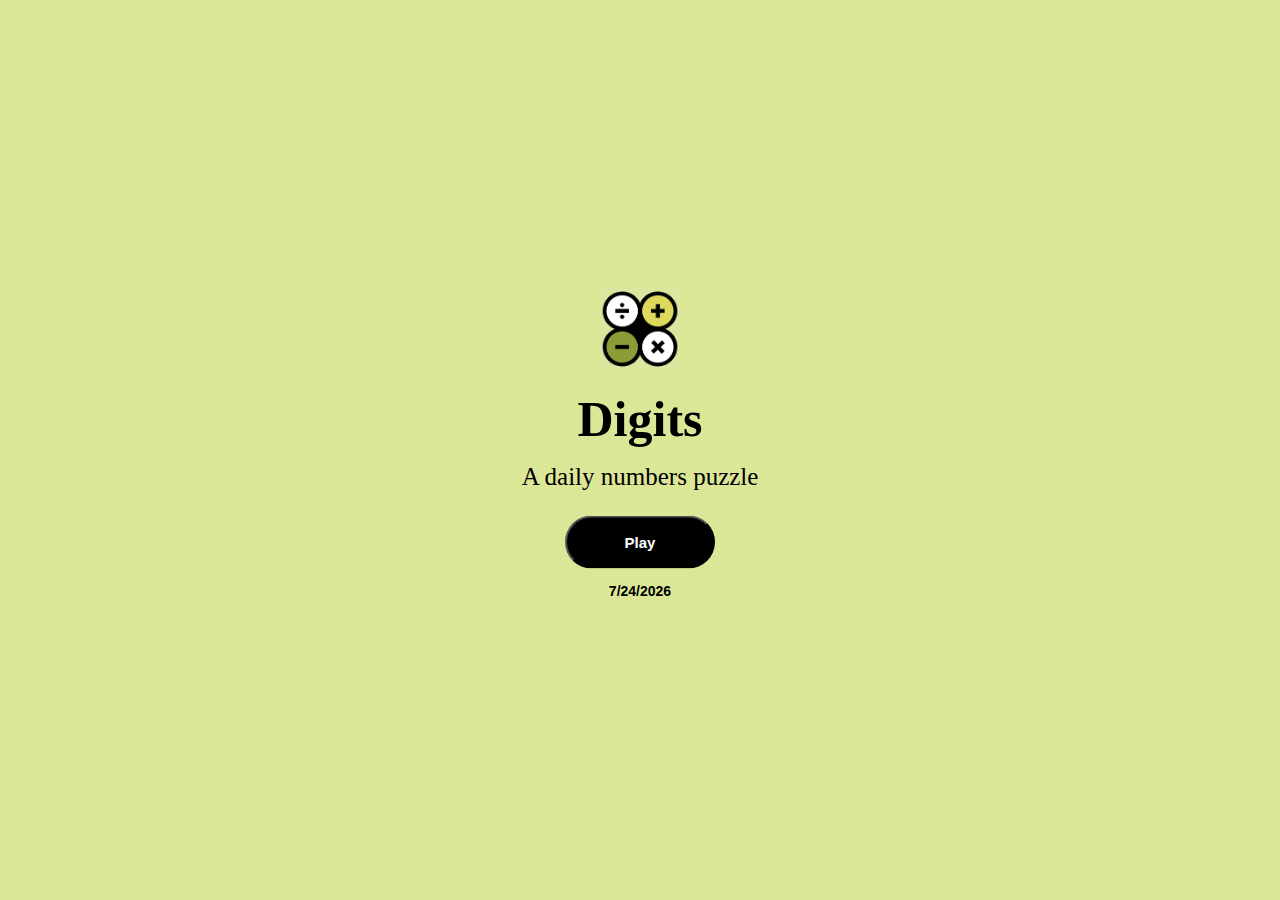
==== index.html @ 368e69b3 "Add files via upload" ====
<!DOCTYPE html>
<html>

<link rel="stylesheet" href="style.css">

<head>
   <script src="https://ajax.googleapis.com/ajax/libs/jquery/3.6.4/jquery.min.js"></script>
   <script src="index.js"></script>


   <title>Digits</title>
</head>

<body class="startScreen">
   <div class="center-screen">

      <img src="logo.png" class="logo">
      <h1 class="title"><b>Digits</b></h1>
      <p class="description">A daily numbers puzzle</p>
      <button class="play" onclick="location.href='game.html'">Play</button>
      <p id="current_date"></p>
      <script>
         date = new Date();
         year = date.getFullYear();
         month = date.getMonth() + 1;
         day = date.getDate();
         document.getElementById("current_date").innerHTML = month + "/" + day + "/" + year;
      </script>
   </div>
</body>
---- style.css ----
body {
   background-color: white;
   margin: 0px;
}

.unselectedNum {
   background-color: white;
   border-radius: 50px;
   border-style: dashed;
   border-width: 0.08em;
   color: black;
}

.selectedNum {
   background-color: #5F9C49;
   border-radius: 50px;
   border-width: 0px;
   color: white;
   -webkit-animation: buttonAnim 0.3s;
   animation: buttonAnim 0.3s;
}

.numButton {
   width: 85px;
   height: 85px;
   font-size: 35px;
   margin-left: 2px;
   margin-right: 2px;
   font-weight: bold;
}

.unselectedSymbol {
   background-color: black;
   color: white;
}

.selectedSymbol {
   background-color: #5F9C49;
   color: white;
   -webkit-animation: buttonAnim 0.2s;
   animation: buttonAnim 0.2s;
}

.symbolButton {
   border-radius: 50px;
   border-width: 0px;
   width: 50px;
   height: 50px;
   font-size: 35px;
   margin-left: 0px;
   margin-right: 0px;
   vertical-align: top;
   margin-top: 10px;
}


br {
   display: block;
   content: "";
   margin-top: 10px;
}

.plusImage {
   width: 30px;
   height: 30px;
   margin-top: 8px;
}

.minusImage {
   width: 30px;
   height: 10px;
   margin-bottom: 6px;
}

.divideImage {
   width: 30px;
   height: 30px;
   margin-top: 8px;
}

.timesImage {
   width: 25px;
   height: 25px;
   margin-top: 8px;
}

.undoButton {
   background-color: #5F9C49;
   border-radius: 50px;
   border-width: 0px;
   width: 50px;
   height: 50px;
   font-size: 35px;
   margin-left: 2px;
   margin-right: 2px;
   vertical-align: top;
   margin-top: 10px;

}

.undoImage {
   width: 26px;
   height: 29px;
   margin-top: 8px;
}

#targetNumber {
   color: black;
   font-size: 56px;
   text-align: center;
   font-weight: bold;
   margin-bottom: 7px;
}

.playArea {
   width: 279px;
   height: 200px;
   position: absolute;
   top: 30%;
   left: 50%;
   transform: translate(-50%, -50%);

   justify-content: center;
   align-items: center;
   margin-top: 0px;


}

.center-screen {
   /* Set the dimensions of your div */
   width: 300px;
   height: 325px;

   /* Center the div */
   position: absolute;
   top: 50%;
   left: 50%;
   transform: translate(-50%, -50%);

   display: flex;
   justify-content: center;
   align-items: center;
   flex-direction: column;

}

.title {
   font-weight: bold;
   font-size: 50px;
   align-self: center;
   font-family: 'Times New Roman', Times, serif;
   margin-bottom: 0;
   margin-top: 20px;
}

.startScreen {
   background-color: #DBE796;
   height: 100%;
   margin: 0;
   padding: 0;
}

.logo {
   height: 80px;
   width: 80px;
   height: auto;
   -webkit-animation: logoanim 200s;
   animation: logoanim 200s;
}

.description {
   font-size: 25px;
   align-self: center;
   font-family: 'Times New Roman', Times, serif;
   margin-top: 15px;
}

.play {
   border-radius: 30px;
   width: 150px;
   height: 100px;
   background-color: black;
   color: white;
   font-weight: bold;
   font-size: 15px;
   margin-top: 0px;
}

#current_date {
   font-family: 'Franklin Gothic Medium', 'Arial Narrow', Arial, sans-serif;
   font-weight: bolder;
   font-size: 14px;
}

ul {
   list-style-type: none;
   margin: 0;
   padding: 0;
   overflow: hidden;
   background-color: black;
}

li {
   float: left;
}

li a {
   display: block;
   color: white;
   text-align: center;
   text-decoration: none;
   font-size: 24px;
   font-family: 'Times New Roman', Times, monospace;
   font-weight: bolder;
   margin-top: 6px;
   margin-left: 17px;
   margin-right: 10px;
}

.topLogo {
   width: 35px;
   margin-top: 3px;
   margin-left: 10px;
}

@keyframes buttonAnim {
   0% {
      transform: scale(1);
   }

   30% {
      transform: scale(0.95);
   }

   60% {
      transform: scale(1.05);
   }

   100% {}
}

.gettingUsed {
   -webkit-animation: fadeAway 0.5s;
   animation: fadeAway 0.5s;
   transform: scale(0);

}

.gettingChanged {
   -webkit-animation: inflate 0.5s;
   animation: inflate 0.5s;
}

@keyframes fadeAway {

   0% {
      transform: scale(0.8);
   }


   100% {
      transform: scale(0);
   }

}

@keyframes inflate {

   0% {
      transform: scale(1);
   }


   50% {
      transform: scale(1.3);
   }

   100% {
      transform: scale(1);
   }

}

.match {
   -webkit-animation: levelUp 3s;
   animation: levelUp 2s;
}

@keyframes levelUp {
   0% {
      transform: scale(1);
   }

   30% {
      transform: scale(2);
   }

   100% {
      rotate: 360deg;
   }
}

@keyframes fillScreen {

   0% {
      transform: scale(1);
   }

   5% {
      transform: scale(1.2);
   }

   10% {
      transform: scale(1);
   }

   30% {
      transform: scale(0.8);
   }

   40% {
      transform: scale(1.2);
   }

   55% {
      transform: scale(0.5);
   }

   100% {
      transform: scale(300);

   }

}

.winText {
   font-size: 48px;
   color: white;
   font-weight: bold;
   text-align: center;
   font-family: 'Times New Roman', Times, serif;
   -webkit-animation: revealText 3s;
   animation: revealText 3s;
}

.endScreen {
   background-color: #5F9C49;
   /* Set the dimensions of your div */
   width: 700px;
   height: 425px;

   /* Center the div */
   position: absolute;
   top: 40%;
   left: 50%;
   transform: translate(-50%, -50%);

   display: flex;
   justify-content: center;
   align-items: center;
   flex-direction: column;
}

@keyframes revealText {

   0% {
      transform: scale(0);
   }

   80% {
      transform: scale(1.5);
   }

   100% {
      transform: scale(1);
   }

}
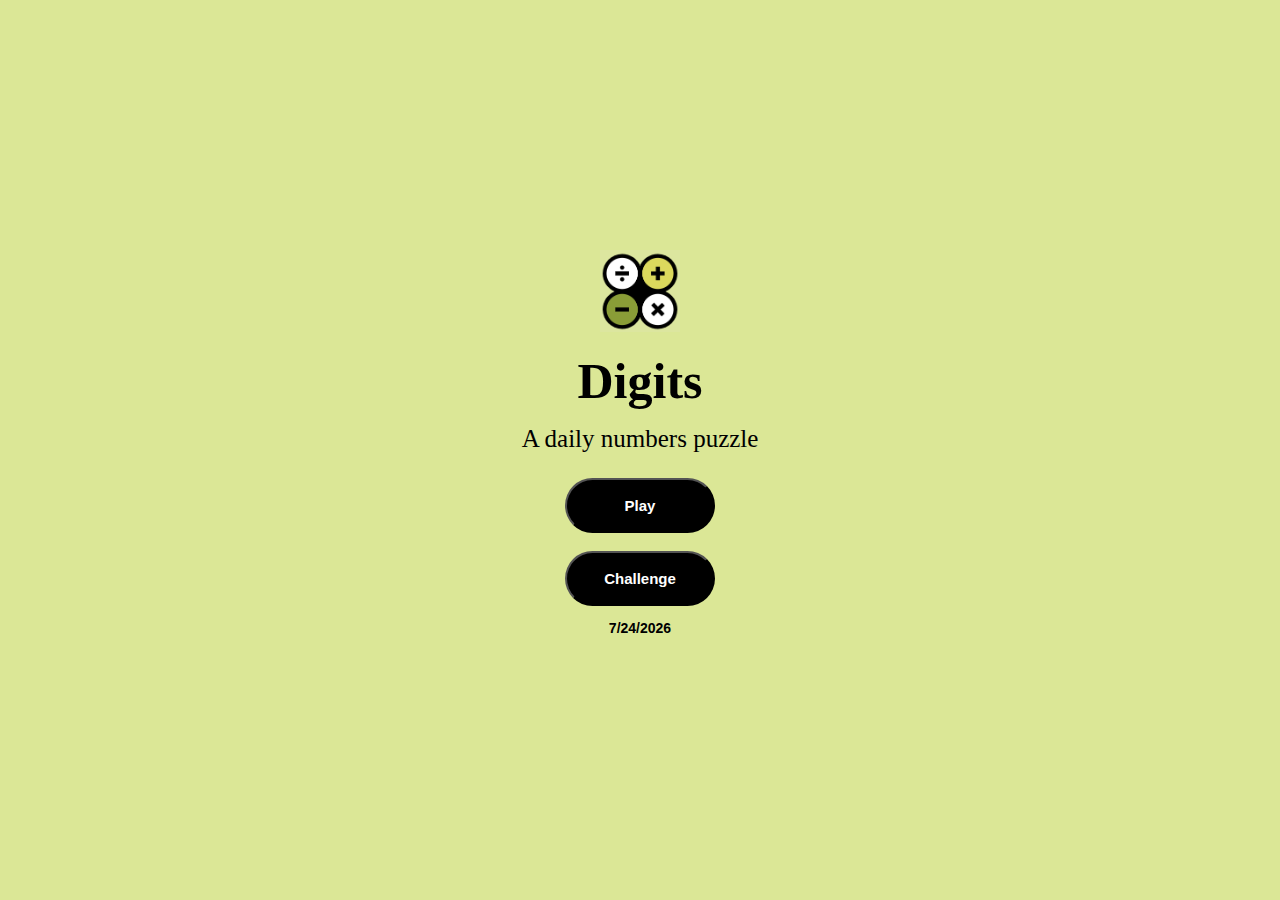
==== commit 1ab669ee: "Add files via upload" ====
--- a/index.html
+++ b/index.html
@@ -9,7 +9,17 @@
 
 
    <title>Digits</title>
+   <link rel="icon" type="image/png" href="logo.png" />
 </head>
+<!-- Google tag (gtag.js) -->
+<script async src="https://www.googletagmanager.com/gtag/js?id=G-F4DKLBGXQV"></script>
+<script>
+   window.dataLayer = window.dataLayer || [];
+   function gtag() { dataLayer.push(arguments); }
+   gtag('js', new Date());
+
+   gtag('config', 'G-F4DKLBGXQV');
+</script>
 
 <body class="startScreen">
    <div class="center-screen">
@@ -18,6 +28,8 @@
       <h1 class="title"><b>Digits</b></h1>
       <p class="description">A daily numbers puzzle</p>
       <button class="play" onclick="location.href='game.html'">Play</button>
+      <br>
+      <button class="play" onclick="location.href='challenge.html'">Challenge</button>
       <p id="current_date"></p>
       <script>
          date = new Date();
--- a/style.css
+++ b/style.css
@@ -8,6 +8,7 @@
    border-radius: 50px;
    border-style: dashed;
    border-width: 0.08em;
+   border-color: black;
    color: black;
 }
 
@@ -21,11 +22,12 @@
 }
 
 .numButton {
+   transform: scale(1);
    width: 85px;
    height: 85px;
    font-size: 35px;
-   margin-left: 2px;
-   margin-right: 2px;
+   margin-left: 2.2px;
+   margin-right: 2.2px;
    font-weight: bold;
 }
 
@@ -57,7 +59,7 @@
 br {
    display: block;
    content: "";
-   margin-top: 10px;
+   margin-top: 15px;
 }
 
 .plusImage {
@@ -114,7 +116,7 @@
 
 .playArea {
    width: 279px;
-   height: 200px;
+   height: 210px;
    position: absolute;
    top: 30%;
    left: 50%;
@@ -130,7 +132,7 @@
 .center-screen {
    /* Set the dimensions of your div */
    width: 300px;
-   height: 325px;
+   height: 400px;
 
    /* Center the div */
    position: absolute;
@@ -242,8 +244,7 @@
 
 .gettingUsed {
    -webkit-animation: fadeAway 0.5s;
-   animation: fadeAway 0.5s;
-   transform: scale(0);
+   animation: fadeAway 0.5s forwards;
 
 }
 
